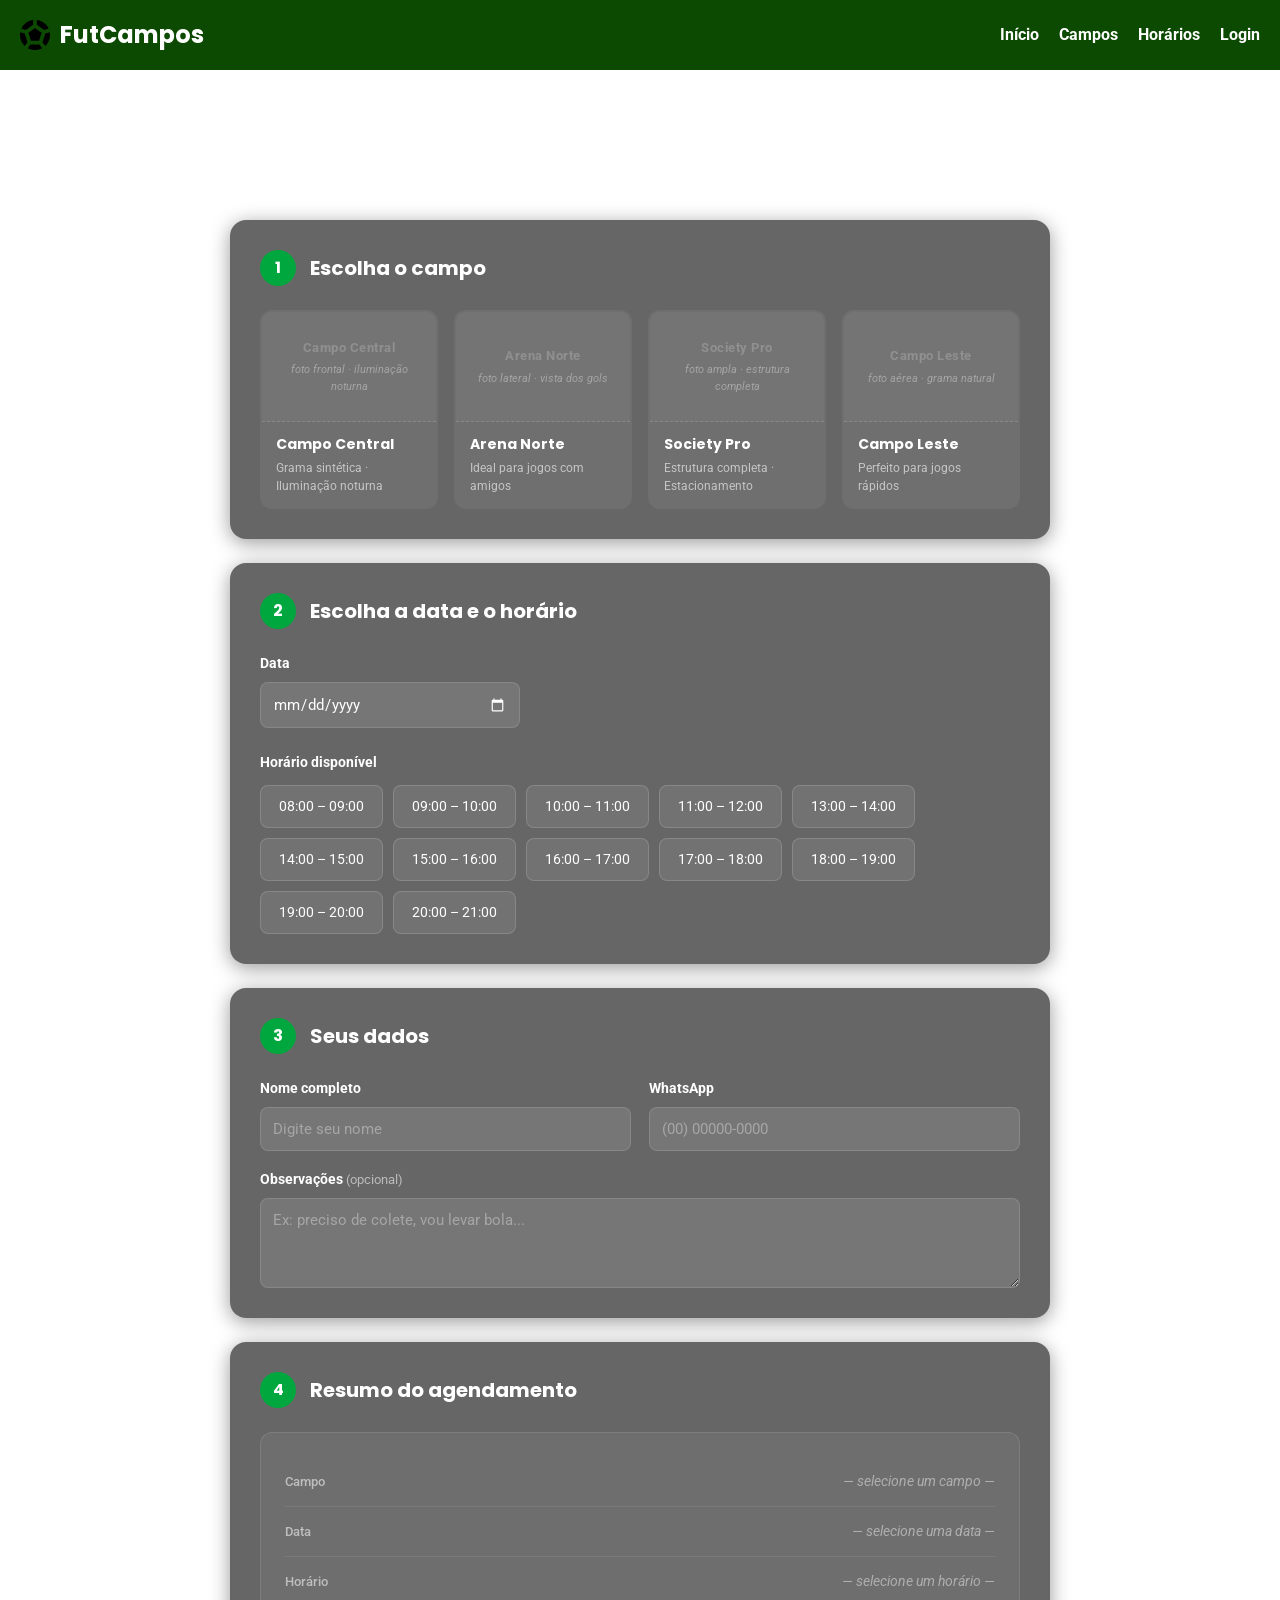
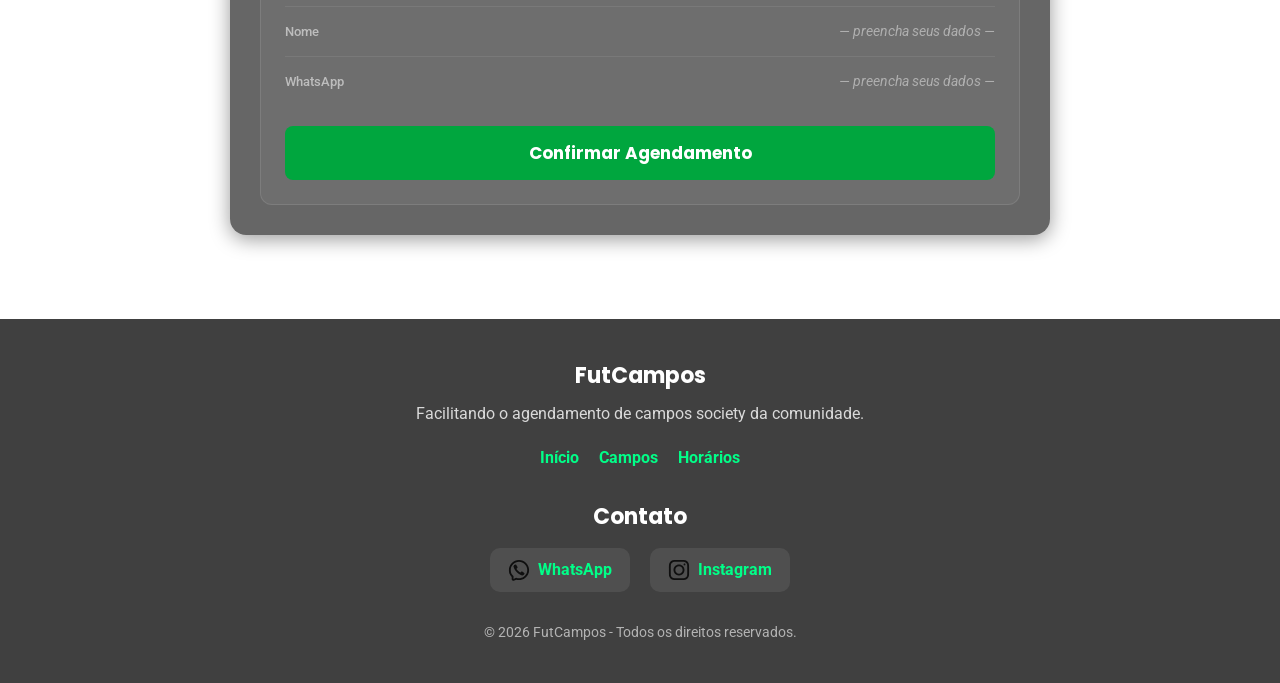
==== agendamento.html @ 702b0183 "feat: teste de da pagina de agendamento com css ja, necessario colocar imagens dos campos e arrumar " ====
<!DOCTYPE html>
<html lang="pt-BR">

<head>

    <meta charset="UTF-8">

    <meta name="viewport"
          content="width=device-width, initial-scale=1.0">

    <meta name="description"
          content="Agende seu campo society no FutCampos.">

    <title>Agendar Horário - FutCampos</title>

    <!-- GOOGLE FONTS -->
    <link rel="preconnect"
          href="https://fonts.googleapis.com">

    <link rel="preconnect"
          href="https://fonts.gstatic.com"
          crossorigin>

    <link href="https://fonts.googleapis.com/css2?family=Poppins:wght@400;600;700&family=Roboto:wght@400;500&display=swap"
          rel="stylesheet">

    <!-- CSS -->
    <link rel="stylesheet"
          href="css/agendamento.css">

</head>

<body>

    <!-- FUNDO -->
    <div class="background"></div>

    <!-- CABEÇALHO -->
    <header class="header">

        <h1 id="logo">
            <img src="icones/Logo.svg"
                 alt="Logo FutCampos">
            FutCampos
        </h1>

        <!-- MENU DE NAVEGAÇÃO -->
        <nav class="menu">
            <a href="index.html">Início</a>
            <a href="index.html#campos">Campos</a>
            <a href="index.html#horarios">Horários</a>
            <a href="login.html">Login</a>
        </nav>

    </header>

    <!-- CONTEÚDO PRINCIPAL -->
    <main class="agendar-main">

        <!-- TÍTULO DA PÁGINA -->
        <div class="page-title">
            <h2>Agendar Horário</h2>
            <p>Preencha as etapas abaixo para reservar seu campo.</p>
        </div>

        <!-- FORMULÁRIO DE AGENDAMENTO -->
        <form class="agendar-form" action="#">

            <!-- ETAPA 1: CAMPO -->
            <section class="etapa">

                <div class="etapa-header">
                    <span class="etapa-num">1</span>
                    <h3>Escolha o campo</h3>
                </div>

                <div class="campos-grid">

                    <!-- CAMPO 1 -->
                    <!-- [IMAGEM SUGERIDA: foto frontal do campo ao entardecer com iluminação acesa, grama sintética verde viva] -->
                    <label class="campo-card">
                        <input type="radio" name="campo" value="central">
                        <div class="campo-img-placeholder">
                            <span class="img-titulo">Campo Central</span>
                            <span>foto frontal · iluminação noturna</span>
                        </div>
                        <div class="campo-info">
                            <strong>Campo Central</strong>
                            <span>Grama sintética · Iluminação noturna</span>
                        </div>
                        <span class="check-badge">✓</span>
                    </label>

                    <!-- CAMPO 2 -->
                    <!-- [IMAGEM SUGERIDA: foto lateral do campo mostrando os dois gols, com torcedores ou amigos ao redor] -->
                    <label class="campo-card">
                        <input type="radio" name="campo" value="arena-norte">
                        <div class="campo-img-placeholder">
                            <span class="img-titulo">Arena Norte</span>
                            <span>foto lateral · vista dos gols</span>
                        </div>
                        <div class="campo-info">
                            <strong>Arena Norte</strong>
                            <span>Ideal para jogos com amigos</span>
                        </div>
                        <span class="check-badge">✓</span>
                    </label>

                    <!-- CAMPO 3 -->
                    <!-- [IMAGEM SUGERIDA: foto ampla mostrando o campo, vestiário e estacionamento ao fundo, em dia de sol] -->
                    <label class="campo-card">
                        <input type="radio" name="campo" value="society-pro">
                        <div class="campo-img-placeholder">
                            <span class="img-titulo">Society Pro</span>
                            <span>foto ampla · estrutura completa</span>
                        </div>
                        <div class="campo-info">
                            <strong>Society Pro</strong>
                            <span>Estrutura completa · Estacionamento</span>
                        </div>
                        <span class="check-badge">✓</span>
                    </label>

                    <!-- CAMPO 4 -->
                    <!-- [IMAGEM SUGERIDA: foto aérea do campo com grama bem cuidada e céu azul ao fundo] -->
                    <label class="campo-card">
                        <input type="radio" name="campo" value="campo-leste">
                        <div class="campo-img-placeholder">
                            <span class="img-titulo">Campo Leste</span>
                            <span>foto aérea · grama natural</span>
                        </div>
                        <div class="campo-info">
                            <strong>Campo Leste</strong>
                            <span>Perfeito para jogos rápidos</span>
                        </div>
                        <span class="check-badge">✓</span>
                    </label>

                </div>

            </section>

            <!-- ETAPA 2: DATA E HORÁRIO -->
            <section class="etapa">

                <div class="etapa-header">
                    <span class="etapa-num">2</span>
                    <h3>Escolha a data e o horário</h3>
                </div>

                <!-- DATA -->
                <div class="input-group">
                    <label for="data">Data</label>
                    <input type="date"
                           id="data"
                           name="data"
                           required>
                </div>

                <!-- HORÁRIOS -->
                <div class="horarios-section">

                    <span class="horarios-label">Horário disponível</span>

                    <div class="horarios-grid">

                        <label class="horario-label">
                            <input type="radio" name="horario" value="08-09">
                            <span class="horario-btn">08:00 – 09:00</span>
                        </label>

                        <label class="horario-label">
                            <input type="radio" name="horario" value="09-10">
                            <span class="horario-btn">09:00 – 10:00</span>
                        </label>

                        <label class="horario-label">
                            <input type="radio" name="horario" value="10-11">
                            <span class="horario-btn">10:00 – 11:00</span>
                        </label>

                        <label class="horario-label">
                            <input type="radio" name="horario" value="11-12">
                            <span class="horario-btn">11:00 – 12:00</span>
                        </label>

                        <label class="horario-label">
                            <input type="radio" name="horario" value="13-14">
                            <span class="horario-btn">13:00 – 14:00</span>
                        </label>

                        <label class="horario-label">
                            <input type="radio" name="horario" value="14-15">
                            <span class="horario-btn">14:00 – 15:00</span>
                        </label>

                        <label class="horario-label">
                            <input type="radio" name="horario" value="15-16">
                            <span class="horario-btn">15:00 – 16:00</span>
                        </label>

                        <label class="horario-label">
                            <input type="radio" name="horario" value="16-17">
                            <span class="horario-btn">16:00 – 17:00</span>
                        </label>

                        <label class="horario-label">
                            <input type="radio" name="horario" value="17-18">
                            <span class="horario-btn">17:00 – 18:00</span>
                        </label>

                        <label class="horario-label">
                            <input type="radio" name="horario" value="18-19">
                            <span class="horario-btn">18:00 – 19:00</span>
                        </label>

                        <label class="horario-label">
                            <input type="radio" name="horario" value="19-20">
                            <span class="horario-btn">19:00 – 20:00</span>
                        </label>

                        <label class="horario-label">
                            <input type="radio" name="horario" value="20-21">
                            <span class="horario-btn">20:00 – 21:00</span>
                        </label>

                    </div>

                </div>

            </section>

            <!-- ETAPA 3: DADOS -->
            <section class="etapa">

                <div class="etapa-header">
                    <span class="etapa-num">3</span>
                    <h3>Seus dados</h3>
                </div>

                <div class="dados-grid">

                    <div class="input-group">
                        <label for="nome">Nome completo</label>
                        <input type="text"
                               id="nome"
                               name="nome"
                               placeholder="Digite seu nome"
                               required>
                    </div>

                    <div class="input-group">
                        <label for="telefone">WhatsApp</label>
                        <input type="tel"
                               id="telefone"
                               name="telefone"
                               placeholder="(00) 00000-0000"
                               required>
                    </div>

                    <div class="input-group full-width">
                        <label for="observacoes">
                            Observações
                            <span class="label-opcional">(opcional)</span>
                        </label>
                        <textarea id="observacoes"
                                  name="observacoes"
                                  placeholder="Ex: preciso de colete, vou levar bola..."></textarea>
                    </div>

                </div>

            </section>

            <!-- ETAPA 4: RESUMO -->
            <section class="etapa">

                <div class="etapa-header">
                    <span class="etapa-num">4</span>
                    <h3>Resumo do agendamento</h3>
                </div>

                <div class="resumo-card">

                    <div class="resumo-item">
                        <span class="resumo-label">Campo</span>
                        <span class="resumo-valor">— selecione um campo —</span>
                    </div>

                    <div class="resumo-item">
                        <span class="resumo-label">Data</span>
                        <span class="resumo-valor">— selecione uma data —</span>
                    </div>

                    <div class="resumo-item">
                        <span class="resumo-label">Horário</span>
                        <span class="resumo-valor">— selecione um horário —</span>
                    </div>

                    <div class="resumo-item">
                        <span class="resumo-label">Nome</span>
                        <span class="resumo-valor">— preencha seus dados —</span>
                    </div>

                    <div class="resumo-item">
                        <span class="resumo-label">WhatsApp</span>
                        <span class="resumo-valor">— preencha seus dados —</span>
                    </div>

                    <button type="submit"
                            class="btn-confirmar">
                        Confirmar Agendamento
                    </button>

                </div>

            </section>

        </form>

    </main>

    <!-- RODAPÉ -->
    <footer class="footer">

        <div class="footer-content">

            <h3>FutCampos</h3>

            <p>Facilitando o agendamento de campos society da comunidade.</p>

            <div class="footer-links">
                <a href="index.html">Início</a>
                <a href="index.html#campos">Campos</a>
                <a href="index.html#horarios">Horários</a>
            </div>

            <!-- CONTATO -->
            <div class="footer-contato">

                <h3>Contato</h3>

                <div class="contato-links">

                    <a href="https://wa.me/5543999999999"
                       target="_blank">
                        <img src="icones/Whatsapp.svg"
                             alt="WhatsApp">
                        WhatsApp
                    </a>

                    <a href="https://www.instagram.com"
                       target="_blank">
                        <img src="icones/Instagram.svg"
                             alt="Instagram">
                        Instagram
                    </a>

                </div>

            </div>

            <span class="copyright">
                © 2026 FutCampos - Todos os direitos reservados.
            </span>

        </div>

    </footer>

</body>

</html>
---- css/agendamento.css ----
/* ===================== */
/* RESET */
/* ===================== */
* {
    margin: 0;
    padding: 0;
    box-sizing: border-box;
}

/* ===================== */
/* BODY */
/* ===================== */
body {
    font-family: 'Roboto', sans-serif;
    line-height: 1.5;
}

/* ===================== */
/* FUNDO */
/* ===================== */
.background {
    position: fixed;
    inset: 0;

    background: url("../imagens/Bg.jpg") center/cover no-repeat;

    filter: blur(10px);
    transform: scale(1.1);

    z-index: 0;
}

/* ===================== */
/* HEADER */
/* ===================== */
.header {
    position: fixed;
    top: 0;
    left: 0;

    width: 100%;
    height: 70px;

    background: rgb(13, 74, 1);

    display: flex;
    align-items: center;
    justify-content: space-between;

    padding: 0 20px;

    z-index: 10;
}

/* ===================== */
/* LOGO */
/* ===================== */
#logo {
    color: white;
    font-size: 24px;
    font-weight: bold;
    font-family: 'Poppins', sans-serif;

    display: flex;
    align-items: center;
    gap: 10px;
}

#logo img {
    width: 30px;
    height: 30px;
    object-fit: contain;
}

/* ===================== */
/* MENU */
/* ===================== */
.menu {
    display: flex;
    gap: 20px;
}

.menu a {
    color: white;
    text-decoration: none;
    font-weight: bold;

    transition: 0.2s;
}

.menu a:hover {
    opacity: 0.7;
}

/* ===================== */
/* MAIN */
/* ===================== */
.agendar-main {
    position: relative;
    z-index: 2;

    padding-top: 100px;
    padding-bottom: 60px;
    padding-left: 20px;
    padding-right: 20px;

    max-width: 860px;
    margin: 0 auto;
}

/* ===================== */
/* TÍTULO DA PÁGINA */
/* ===================== */
.page-title {
    text-align: center;
    color: white;
    margin-bottom: 40px;
}

.page-title h2 {
    font-family: 'Poppins', sans-serif;
    font-size: 32px;
    font-weight: 700;
}

.page-title p {
    margin-top: 8px;
    font-size: 16px;
    opacity: 0.8;
}

/* ===================== */
/* ETAPA */
/* ===================== */
.etapa {
    background: rgba(0, 0, 0, 0.6);
    border-radius: 16px;
    padding: 30px;
    margin-bottom: 24px;

    backdrop-filter: blur(6px);
    box-shadow: 0 4px 20px rgba(0, 0, 0, 0.4);
}

/* ===================== */
/* CABEÇALHO DA ETAPA */
/* ===================== */
.etapa-header {
    display: flex;
    align-items: center;
    gap: 14px;
    margin-bottom: 24px;
}

.etapa-num {
    width: 36px;
    height: 36px;

    background: #00a63e;
    border-radius: 50%;

    display: flex;
    align-items: center;
    justify-content: center;

    font-family: 'Poppins', sans-serif;
    font-weight: 700;
    font-size: 16px;
    color: white;

    flex-shrink: 0;
}

.etapa-header h3 {
    font-family: 'Poppins', sans-serif;
    font-size: 20px;
    color: white;
}

/* ===================== */
/* GRID DE CAMPOS */
/* ===================== */
.campos-grid {
    display: grid;
    grid-template-columns: repeat(auto-fit, minmax(175px, 1fr));
    gap: 16px;
}

/* ===================== */
/* CARD DE CAMPO */
/* ===================== */
.campo-card {
    cursor: pointer;
    border-radius: 12px;
    border: 2px solid transparent;
    overflow: hidden;

    background: rgba(255, 255, 255, 0.06);

    transition: 0.3s;
    position: relative;
    color: white;

    display: block;
}

.campo-card input[type="radio"] {
    display: none;
}

.campo-card:hover {
    border-color: rgba(0, 255, 136, 0.35);
    transform: translateY(-4px);
}

.campo-card:has(input:checked) {
    border-color: #00a63e;
    background: rgba(0, 166, 62, 0.15);
}

/* PLACEHOLDER DA IMAGEM */
.campo-img-placeholder {
    width: 100%;
    height: 110px;

    background: rgba(255, 255, 255, 0.04);
    border-bottom: 1px dashed rgba(255, 255, 255, 0.15);

    display: flex;
    flex-direction: column;
    align-items: center;
    justify-content: center;
    gap: 5px;

    color: rgba(255, 255, 255, 0.35);
    font-size: 11px;
    font-style: italic;
    text-align: center;

    padding: 0 12px;
}

.img-titulo {
    font-size: 13px;
    font-style: normal;
    font-weight: bold;
    color: rgba(255, 255, 255, 0.2);
    letter-spacing: 0.5px;
}

/* INFO DO CAMPO */
.campo-info {
    padding: 12px 14px;
    display: flex;
    flex-direction: column;
    gap: 4px;
}

.campo-info strong {
    font-family: 'Poppins', sans-serif;
    font-size: 14px;
    color: white;
}

.campo-info span {
    font-size: 12px;
    color: rgba(255, 255, 255, 0.6);
}

/* BADGE DE CONFIRMAÇÃO */
.check-badge {
    display: none;
    position: absolute;
    top: 10px;
    right: 10px;

    width: 24px;
    height: 24px;

    background: #00a63e;
    border-radius: 50%;

    align-items: center;
    justify-content: center;

    font-size: 13px;
    font-weight: bold;
    color: white;
}

.campo-card:has(input:checked) .check-badge {
    display: flex;
}

/* ===================== */
/* INPUT GROUP */
/* ===================== */
.input-group {
    display: flex;
    flex-direction: column;
    gap: 8px;
}

.input-group label {
    color: white;
    font-size: 14px;
    font-weight: bold;
}

.label-opcional {
    font-weight: 400;
    opacity: 0.55;
    font-size: 13px;
}

.input-group input,
.input-group textarea {
    padding: 12px;

    border: 1px solid rgba(255, 255, 255, 0.12);
    border-radius: 8px;

    background: rgba(255, 255, 255, 0.1);
    color: white;

    font-size: 15px;
    font-family: 'Roboto', sans-serif;

    outline: none;
    transition: 0.2s;
}

.input-group input::placeholder,
.input-group textarea::placeholder {
    color: rgba(255, 255, 255, 0.35);
}

.input-group input:focus,
.input-group textarea:focus {
    border-color: #00a63e;
    background: rgba(0, 166, 62, 0.1);
}

/* DATE INPUT */
.input-group input[type="date"] {
    color-scheme: dark;
    max-width: 260px;
}

/* TEXTAREA */
.input-group textarea {
    resize: vertical;
    min-height: 90px;
}

/* ===================== */
/* SEÇÃO DE HORÁRIOS */
/* ===================== */
.horarios-section {
    margin-top: 24px;
}

.horarios-label {
    display: block;
    color: white;
    font-size: 14px;
    font-weight: bold;
    margin-bottom: 12px;
}

/* GRADE DE BOTÕES */
.horarios-grid {
    display: flex;
    flex-wrap: wrap;
    gap: 10px;
}

.horario-label {
    cursor: pointer;
}

.horario-label input[type="radio"] {
    display: none;
}

.horario-btn {
    display: block;

    padding: 10px 18px;
    border-radius: 8px;

    background: rgba(255, 255, 255, 0.08);
    color: white;

    font-size: 14px;
    font-family: 'Roboto', sans-serif;

    border: 1px solid rgba(255, 255, 255, 0.15);

    transition: 0.2s;
    user-select: none;
}

.horario-label:hover .horario-btn {
    background: rgba(0, 166, 62, 0.2);
    border-color: rgba(0, 166, 62, 0.5);
}

.horario-label:has(input:checked) .horario-btn {
    background: #00a63e;
    border-color: #00a63e;
    font-weight: bold;
}

/* ===================== */
/* GRID DE DADOS */
/* ===================== */
.dados-grid {
    display: grid;
    grid-template-columns: 1fr 1fr;
    gap: 18px;
}

.dados-grid .full-width {
    grid-column: 1 / -1;
}

/* ===================== */
/* CARD DE RESUMO */
/* ===================== */
.resumo-card {
    background: rgba(255, 255, 255, 0.05);
    border-radius: 12px;
    border: 1px solid rgba(255, 255, 255, 0.1);
    padding: 24px;
}

.resumo-item {
    display: flex;
    justify-content: space-between;
    align-items: center;

    color: white;

    padding: 14px 0;
    border-bottom: 1px solid rgba(255, 255, 255, 0.08);
}

.resumo-item:last-of-type {
    border-bottom: none;
}

.resumo-label {
    font-size: 13px;
    color: rgba(255, 255, 255, 0.55);
    font-weight: 500;
}

.resumo-valor {
    font-size: 14px;
    font-style: italic;
    color: rgba(255, 255, 255, 0.45);
    text-align: right;
    max-width: 60%;
}

/* ===================== */
/* BOTÃO CONFIRMAR */
/* ===================== */
.btn-confirmar {
    width: 100%;
    margin-top: 20px;

    padding: 14px;

    border: none;
    border-radius: 8px;

    background: #00a63e;
    color: white;

    font-size: 17px;
    font-weight: bold;
    font-family: 'Poppins', sans-serif;

    cursor: pointer;
    transition: 0.2s;
}

.btn-confirmar:hover {
    background: #008f35;
    transform: scale(1.02);
}

/* ===================== */
/* FOOTER */
/* ===================== */
.footer {
    background: rgba(0, 0, 0, 0.75);

    color: white;

    padding: 40px 20px;

    text-align: center;

    position: relative;
    z-index: 2;

    backdrop-filter: blur(6px);
}

.footer-content {
    max-width: 1000px;
    margin: 0 auto;
}

.footer h3 {
    font-family: 'Poppins', sans-serif;
    font-size: 22px;
}

.footer p {
    margin-top: 10px;
    opacity: 0.8;
}

.footer-links {
    margin-top: 20px;

    display: flex;
    justify-content: center;
    gap: 20px;

    flex-wrap: wrap;
}

.footer a {
    color: #00ff88;

    text-decoration: none;
    font-weight: bold;

    transition: 0.2s;
}

.footer a:hover {
    opacity: 0.7;
}

.copyright {
    display: block;
    margin-top: 30px;

    opacity: 0.6;
    font-size: 14px;
}

.footer-contato {
    margin-top: 30px;
}

.footer-contato h3 {
    margin-bottom: 15px;
}

.contato-links {
    display: flex;
    justify-content: center;
    gap: 20px;

    flex-wrap: wrap;
}

.contato-links a {
    display: flex;
    align-items: center;
    gap: 8px;

    background: rgba(255, 255, 255, 0.08);

    padding: 10px 18px;

    border-radius: 10px;

    transition: 0.3s;
}

.contato-links a:hover {
    transform: translateY(-3px);
    background: rgba(255, 255, 255, 0.15);
}

.contato-links img {
    width: 22px;
    height: 22px;
}

/* ===================== */
/* RESPONSIVO */
/* ===================== */
@media (max-width: 620px) {

    .dados-grid {
        grid-template-columns: 1fr;
    }

    .dados-grid .full-width {
        grid-column: auto;
    }

    .etapa {
        padding: 20px;
    }

    .page-title h2 {
        font-size: 26px;
    }

    .input-group input[type="date"] {
        max-width: 100%;
    }

}

@media (max-width: 420px) {

    .campos-grid {
        grid-template-columns: 1fr 1fr;
    }

}
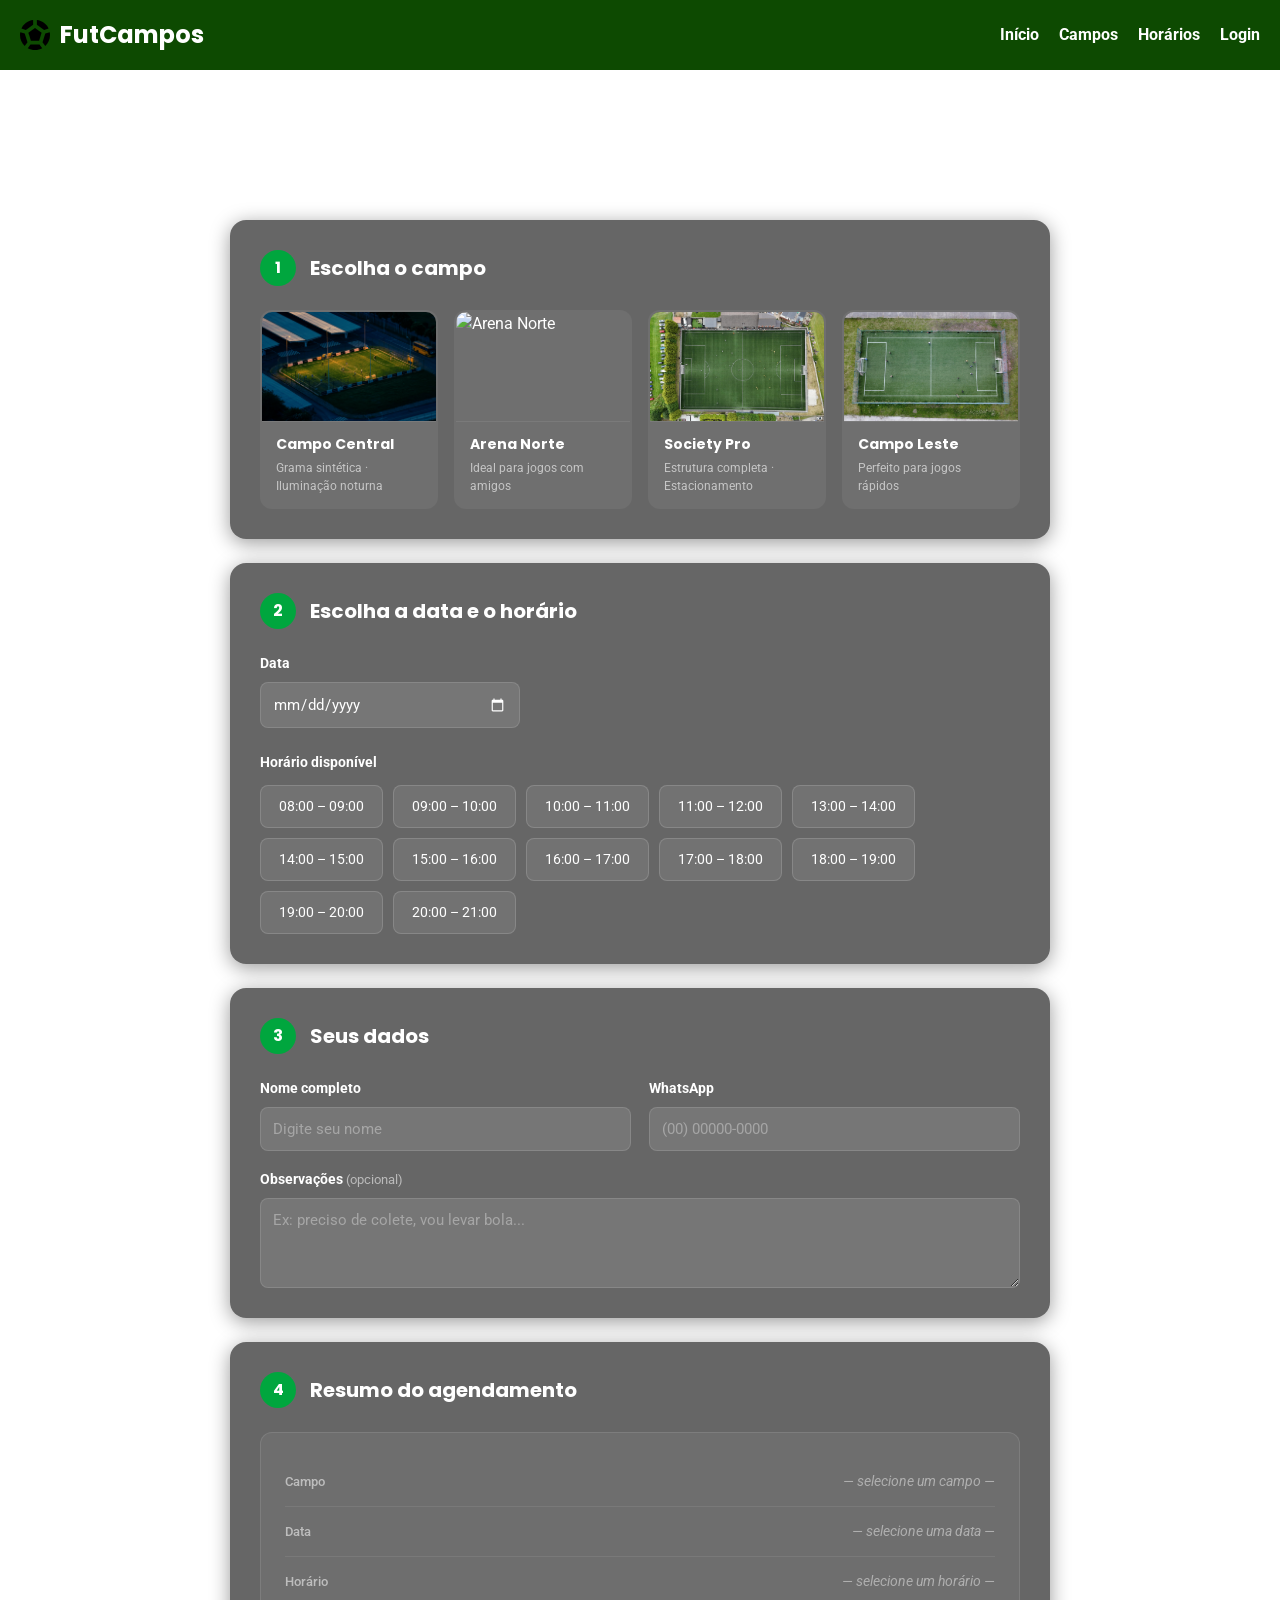
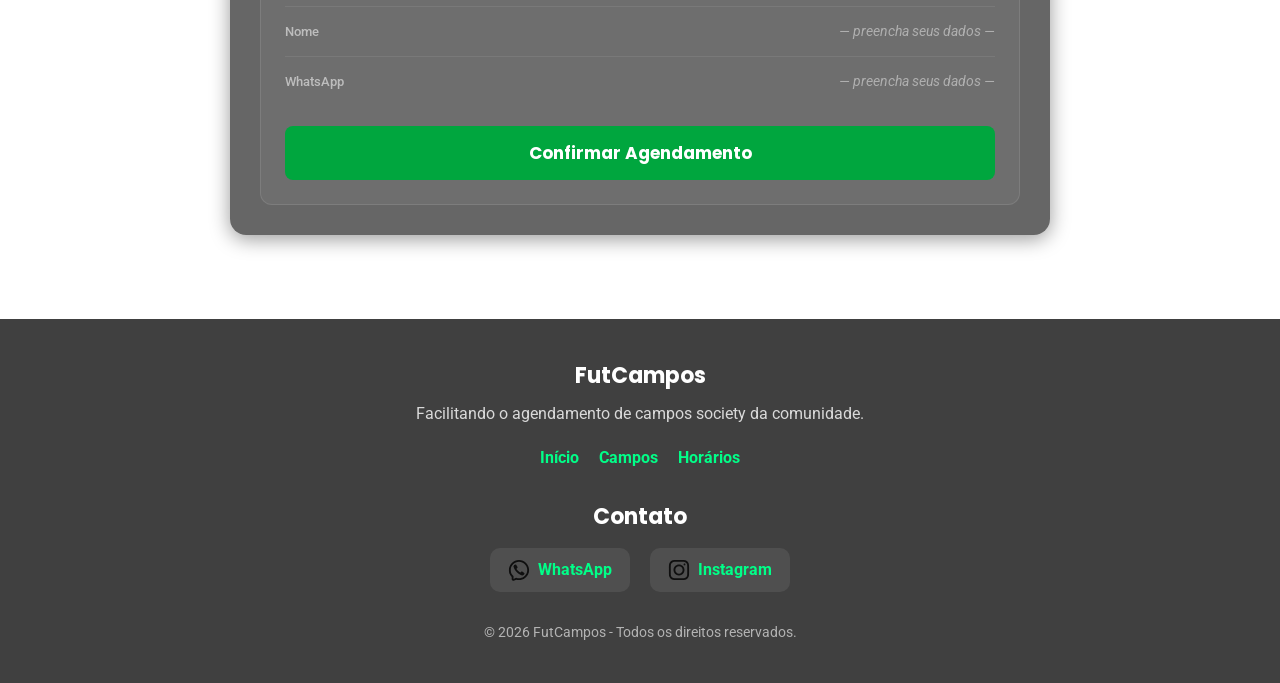
==== commit 8b88034f: "correções leves, configurações de botões, e imagens" ====
--- a/agendamento.html
+++ b/agendamento.html
@@ -64,7 +64,7 @@
         </div>
 
         <!-- FORMULÁRIO DE AGENDAMENTO -->
-        <form class="agendar-form" action="#">
+        <form class="agendar-form" action="index.html" method="get">
 
             <!-- ETAPA 1: CAMPO -->
             <section class="etapa">
@@ -77,64 +77,60 @@
                 <div class="campos-grid">
 
                     <!-- CAMPO 1 -->
-                    <!-- [IMAGEM SUGERIDA: foto frontal do campo ao entardecer com iluminação acesa, grama sintética verde viva] -->
-                    <label class="campo-card">
-                        <input type="radio" name="campo" value="central">
-                        <div class="campo-img-placeholder">
-                            <span class="img-titulo">Campo Central</span>
-                            <span>foto frontal · iluminação noturna</span>
-                        </div>
-                        <div class="campo-info">
-                            <strong>Campo Central</strong>
-                            <span>Grama sintética · Iluminação noturna</span>
-                        </div>
-                        <span class="check-badge">✓</span>
-                    </label>
+                        <label class="campo-card">
+                            <input type="radio" name="campo" value="central">
+
+                            <img src="imagens/CampoCentral.jpg" alt="Campo Central" class="campo-img">
+
+                            <div class="campo-info">
+                                <strong>Campo Central</strong>
+                                <span>Grama sintética · Iluminação noturna</span>
+                            </div>
+
+                            <span class="check-badge">✓</span>
+                        </label>
 
                     <!-- CAMPO 2 -->
-                    <!-- [IMAGEM SUGERIDA: foto lateral do campo mostrando os dois gols, com torcedores ou amigos ao redor] -->
-                    <label class="campo-card">
-                        <input type="radio" name="campo" value="arena-norte">
-                        <div class="campo-img-placeholder">
-                            <span class="img-titulo">Arena Norte</span>
-                            <span>foto lateral · vista dos gols</span>
-                        </div>
-                        <div class="campo-info">
-                            <strong>Arena Norte</strong>
-                            <span>Ideal para jogos com amigos</span>
-                        </div>
-                        <span class="check-badge">✓</span>
-                    </label>
+                        <label class="campo-card">
+                            <input type="radio" name="campo" value="central">
+
+                            <img src="imagens/ArenaNorte.jpg" alt="Arena Norte" class="campo-img">
+
+                            <div class="campo-info">
+                                <strong>Arena Norte</strong>
+                                <span>Ideal para jogos com amigos</span>
+                            </div>
+
+                            <span class="check-badge">✓</span>
+                        </label>
 
                     <!-- CAMPO 3 -->
-                    <!-- [IMAGEM SUGERIDA: foto ampla mostrando o campo, vestiário e estacionamento ao fundo, em dia de sol] -->
-                    <label class="campo-card">
-                        <input type="radio" name="campo" value="society-pro">
-                        <div class="campo-img-placeholder">
-                            <span class="img-titulo">Society Pro</span>
-                            <span>foto ampla · estrutura completa</span>
-                        </div>
-                        <div class="campo-info">
-                            <strong>Society Pro</strong>
-                            <span>Estrutura completa · Estacionamento</span>
-                        </div>
-                        <span class="check-badge">✓</span>
-                    </label>
+                        <label class="campo-card">
+                            <input type="radio" name="campo" value="central">
+
+                            <img src="imagens/SocietyPro.jpg" alt="Society Pro" class="campo-img">
+
+                            <div class="campo-info">
+                                <strong>Society Pro</strong>
+                                <span>Estrutura completa · Estacionamento</span>
+                            </div>
+
+                            <span class="check-badge">✓</span>
+                        </label>
 
                     <!-- CAMPO 4 -->
-                    <!-- [IMAGEM SUGERIDA: foto aérea do campo com grama bem cuidada e céu azul ao fundo] -->
-                    <label class="campo-card">
-                        <input type="radio" name="campo" value="campo-leste">
-                        <div class="campo-img-placeholder">
-                            <span class="img-titulo">Campo Leste</span>
-                            <span>foto aérea · grama natural</span>
-                        </div>
-                        <div class="campo-info">
-                            <strong>Campo Leste</strong>
-                            <span>Perfeito para jogos rápidos</span>
-                        </div>
-                        <span class="check-badge">✓</span>
-                    </label>
+                        <label class="campo-card">
+                            <input type="radio" name="campo" value="central">
+
+                            <img src="imagens/CampoLeste.jpg" alt="Campo Leste" class="campo-img">
+
+                            <div class="campo-info">
+                                <strong>Campo Leste</strong>
+                                <span>Perfeito para jogos rápidos</span>
+                            </div>
+
+                            <span class="check-badge">✓</span>
+                        </label>
 
                 </div>
 
@@ -307,11 +303,10 @@
                         <span class="resumo-valor">— preencha seus dados —</span>
                     </div>
 
-                    <button type="submit"
-                            class="btn-confirmar">
+                    <button type="submit" class="btn-confirmar">
                         Confirmar Agendamento
+   
                     </button>
-
                 </div>
 
             </section>
--- a/css/agendamento.css
+++ b/css/agendamento.css
@@ -490,6 +490,13 @@
 .btn-confirmar:hover {
     background: #008f35;
     transform: scale(1.02);
+    
+}
+
+.btn-confirmar {
+    display: block;
+    text-align: center;
+    text-decoration: none;
 }
 
 /* ===================== */
@@ -630,3 +637,11 @@
     }
 
 }
+
+.campo-img {
+    width: 100%;
+    height: 110px;
+    object-fit: cover;
+    display: block;
+    border-bottom: 1px solid rgba(255, 255, 255, 0.08);
+}
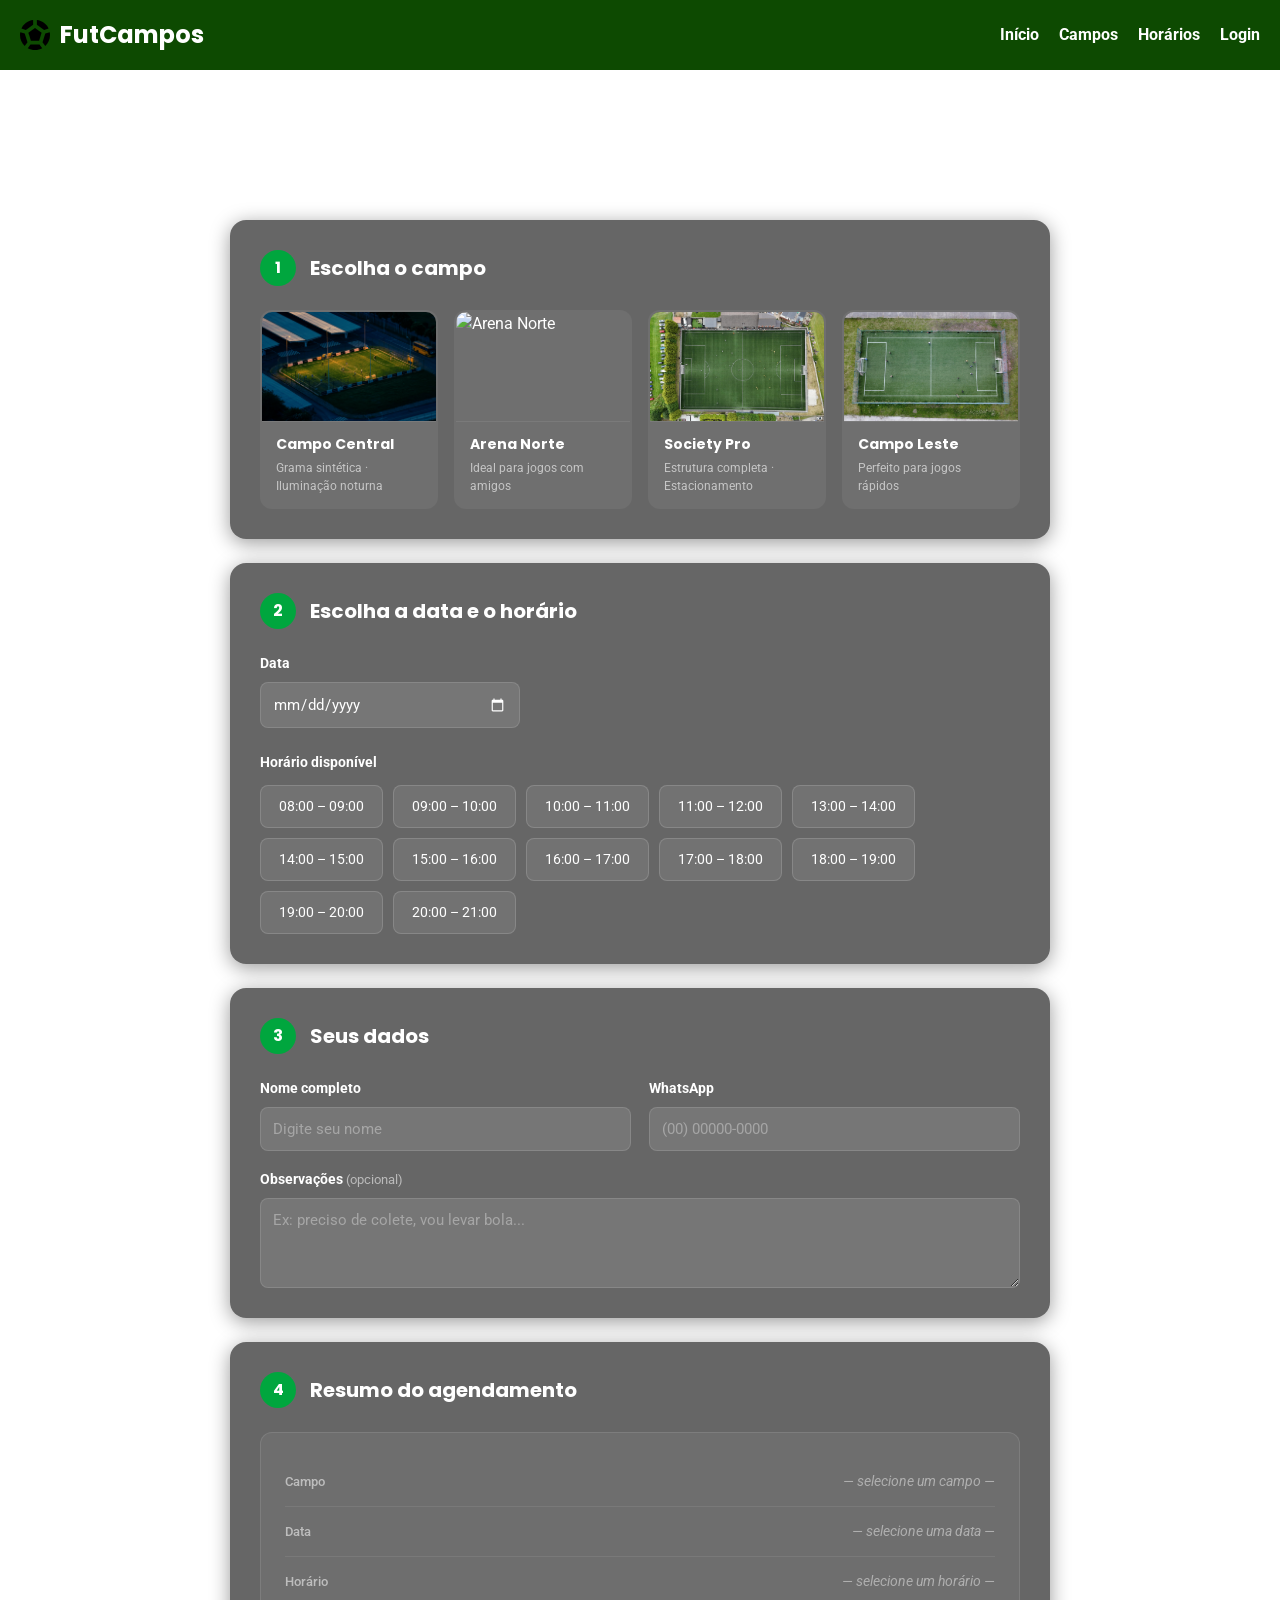
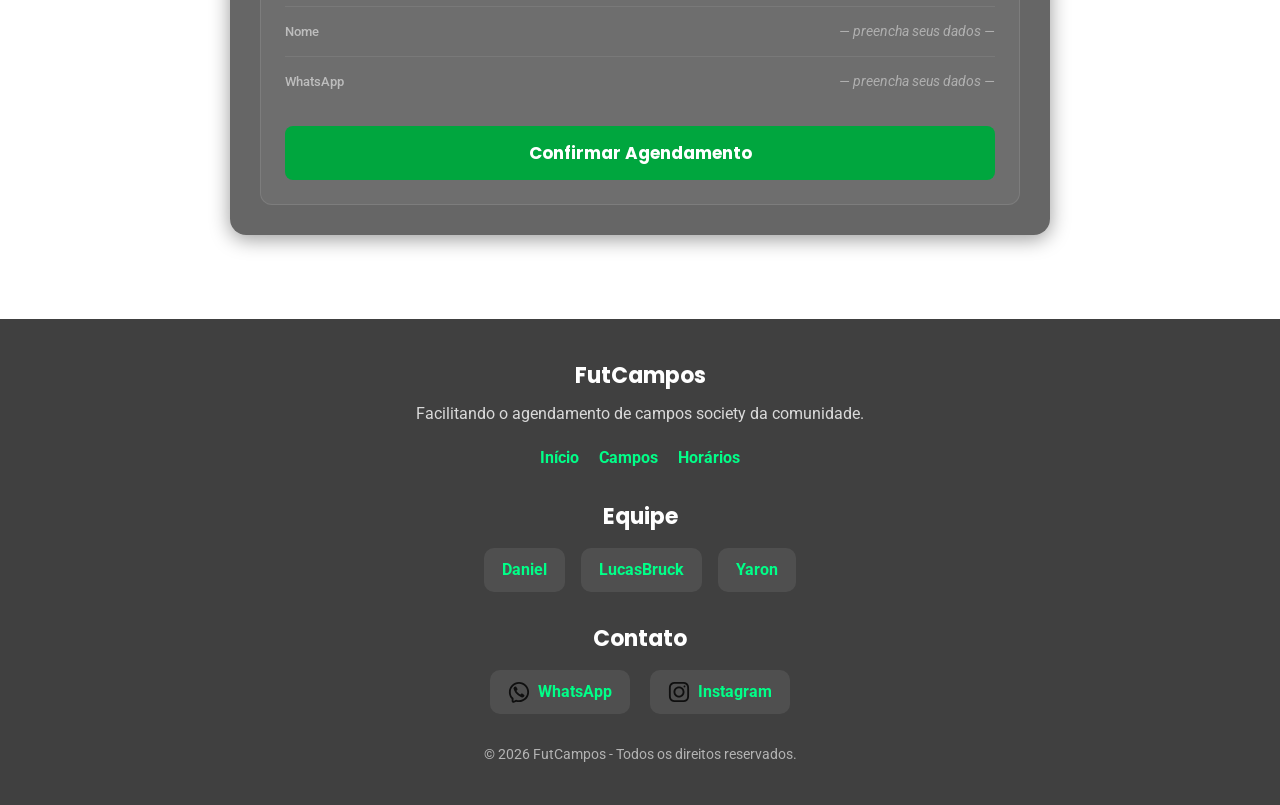
==== commit 49565464: "finalização com os links dos curriculos adicionados no footer" ====
--- a/agendamento.html
+++ b/agendamento.html
@@ -330,6 +330,35 @@
                 <a href="index.html#horarios">Horários</a>
             </div>
 
+                        <!-- EQUIPE -->
+            <div class="footer-equipe">
+ 
+                <h3>Equipe</h3>
+ 
+                <div class="equipe-links">
+ 
+                    <a href="https://danielkh497.github.io/CurriculumVitae/"
+                       target="_blank">
+                        <span class="equipe-icone"></span>
+                        Daniel
+                    </a>
+ 
+                    <a href="https://lubruck.github.io/LucasBruck.github.io/"
+                       target="_blank">
+                        <span class="equipe-icone"></span>
+                        LucasBruck
+                    </a>
+ 
+                    <a href="https://yaronbuchler.github.io/curriculo/"
+                       target="_blank">
+                        <span class="equipe-icone"></span>
+                        Yaron 
+                    </a>
+ 
+                </div>
+ 
+            </div>
+            
             <!-- CONTATO -->
             <div class="footer-contato">
 
--- a/css/agendamento.css
+++ b/css/agendamento.css
@@ -644,4 +644,44 @@
     object-fit: cover;
     display: block;
     border-bottom: 1px solid rgba(255, 255, 255, 0.08);
-}+}
+
+/* ===================== */
+/* EQUIPE FOOTER */
+/* ===================== */
+.footer-equipe {
+    margin-top: 30px;
+}
+ 
+.footer-equipe h3 {
+    margin-bottom: 15px;
+    font-family: 'Poppins', sans-serif;
+}
+ 
+.equipe-links {
+    display: flex;
+    justify-content: center;
+    gap: 16px;
+ 
+    flex-wrap: wrap;
+}
+ 
+.equipe-links a {
+    display: flex;
+    align-items: center;
+
+ 
+    background: rgba(255, 255, 255, 0.08);
+ 
+    padding: 10px 18px;
+ 
+    border-radius: 10px;
+ 
+    transition: 0.3s;
+}
+ 
+.equipe-links a:hover {
+    transform: translateY(-3px);
+    background: rgba(255, 255, 255, 0.15);
+}
+ 
